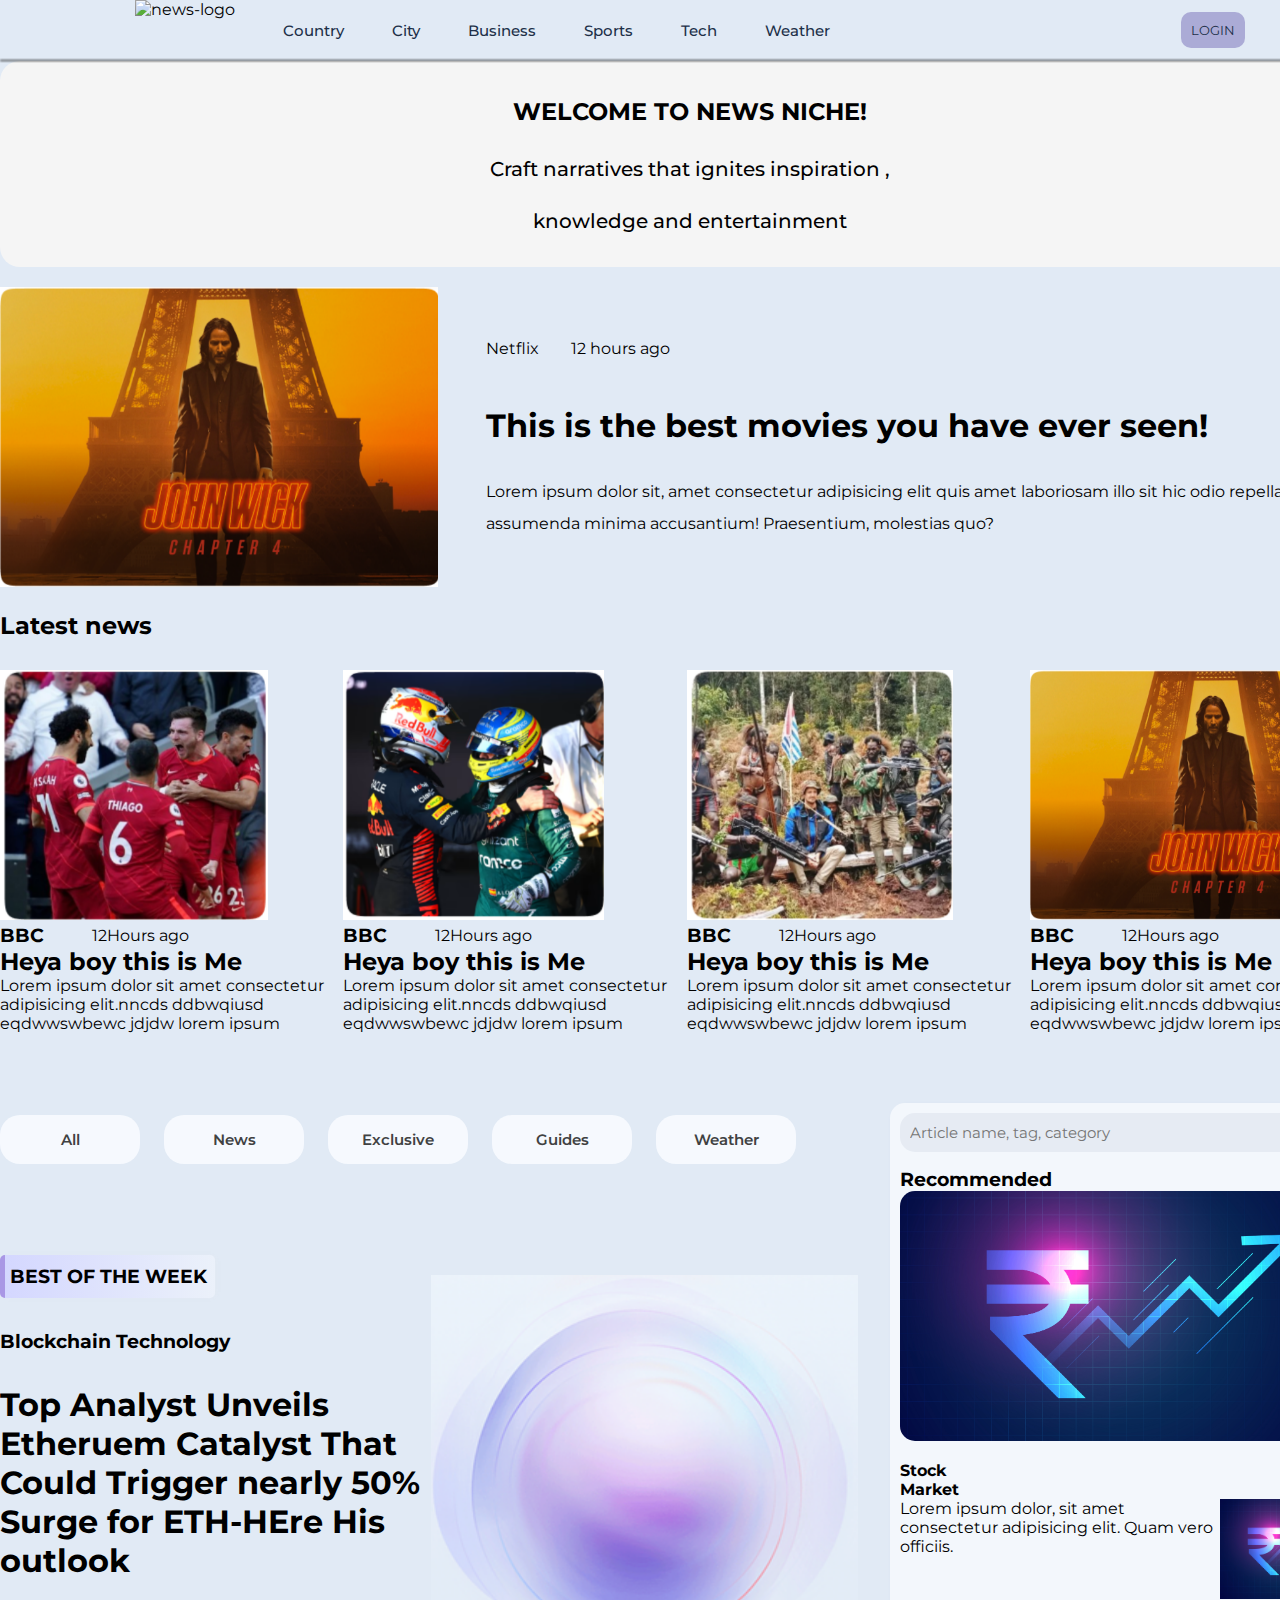
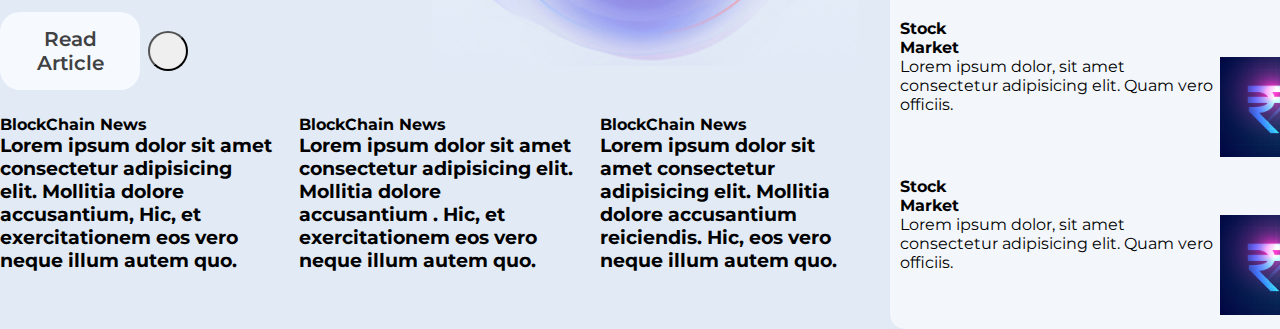
==== index.html @ 4e014d2e "Initial commit" ====
<!DOCTYPE html>
<html lang="en">
<head>
    <meta charset="UTF-8">
    <meta name="viewport" content="width=device-width, initial-scale=1.0">
    <link rel="stylesheet" href="/css/style.css">
    <link rel="stylesheet" href="https://cdnjs.cloudflare.com/ajax/libs/font-awesome/6.5.2/css/all.min.css" integrity="sha512-SnH5WK+bZxgPHs44uWIX+LLJAJ9/2PkPKZ5QiAj6Ta86w+fsb2TkcmfRyVX3pBnMFcV7oQPJkl9QevSCWr3W6A==" crossorigin="anonymous" referrerpolicy="no-referrer" />
    <title> Landing Page </title>
</head>
<body>
  <div class = "whole-container">
    <div id="nav">
        <div class="top-content">
          <img src="https://img.freepik.com/free-vector/gradient-breaking-news-logo-design_23-2151172857.jpg?t=st=1712814335~exp=1712817935~hmac=7207a6339e940bfdc3b27835c6eff2c037b8fa75990f60e38dca6ebf121fde15&w=740" alt="news-logo" class = "news-logo">

          <h4> <a href="#index.html"> Country </a></h4>
          <h4><a href="#about-us"> City  </a> </h4>
          <h4> <a href="#business"> Business </a> </h4>
          <h4><a href="#search"> Sports </a> </h4>
          <h4><a href="covid.html"> Tech </a>
          <h4><a href="weather.html"> Weather </a>
        </div>
    
    
        <div class = "google">
          <div id="google_translate_element" class = "google-box"></div>
          <button class = "login"> <a href="/login.html"> LOGIN </a> </button>
        </div>
      </div>
      <hr>

      <div class = "news-desc">
      <div class="heading-with-desc">
        <h2> WELCOME TO NEWS NICHE! </h2>
        <p> Craft narratives that ignites inspiration <i class="fa-solid fa-pen"></i>, knowledge <i class="fa-regular fa-lightbulb"></i> and entertainment <i class="fa-solid fa-film"></i> </p>
      </div>
    </div>
    
    <div class="top-news">
      <div class="left-image-top">
        <img src="/Images/jon.png" alt="movie-img">
      </div>
      <div class="right-desc-top">
        <div class = "news-name-with-time">
          <p> Netflix</p>
          <p> 12 hours ago </p>
        </div>
        <div class = "news-specific-one">
        <h1> This is the best movies you have ever seen! </h1>
        <p> Lorem ipsum dolor sit, amet consectetur adipisicing elit quis amet laboriosam illo sit hic odio repellat assumenda minima accusantium! Praesentium, molestias quo?</p>
      </div>
      </div>
    </div>
<!-- Latest News -->
   <h2> Latest news </h2> 
    <div class="latest-news-section">
      <div class = "latest-news">
      <div class = "image-news">
        <img src="/Images/football.png" alt="football-image">
      </div>
      <div class = "latest-desc">
        <div class ="time-latest">
          <h3> BBC </h3>
          <p> 12Hours ago </p>
        </div>
        <div class="latest-heading-with-desc">
          <h2> Heya boy this is Me </h2>
          <p> Lorem ipsum dolor sit amet consectetur adipisicing elit.nncds ddbwqiusd eqdwwswbewc jdjdw lorem ipsum </p>
        </div>
      </div>
    </div>
    <!-- 2nd -->

    <div class="latest-news">
      <div class = "image-news">
        <img src="/Images/bike.png" alt="Champ">
      </div>
      <div class = "latest-desc">
        <div class ="time-latest">
          <h3> BBC </h3>
          <p> 12Hours ago </p>
        </div>
        <div class="latest-heading-with-desc">
          <h2> Heya boy this is Me </h2>
          <p> Lorem ipsum dolor sit amet consectetur adipisicing elit.nncds ddbwqiusd eqdwwswbewc jdjdw lorem ipsum </p>
        </div>
      </div>
    </div>
    <!--  3rd -->
    <div class="latest-news">
      <div class = "image-news">
        <img src="/Images/nature.png" alt="">
      </div>
      <div class = "latest-desc">
        <div class ="time-latest">
          <h3> BBC </h3>
          <p> 12Hours ago </p>
        </div>
        <div class="latest-heading-with-desc">
          <h2> Heya boy this is Me </h2>
          <p> Lorem ipsum dolor sit amet consectetur adipisicing elit.nncds ddbwqiusd eqdwwswbewc jdjdw lorem ipsum </p>
        </div>
      </div>
    </div>
    <!-- 4th  -->
    <div class="latest-news">
      <div class = "image-news">
        <img src="/Images/jon.png" alt="">
      </div>
      <div class = "latest-desc">
        <div class ="time-latest">
          <h3> BBC </h3>
          <p> 12Hours ago </p>
        </div>
        <div class="latest-heading-with-desc">
          <h2> Heya boy this is Me </h2>
          <p> Lorem ipsum dolor sit amet consectetur adipisicing elit.nncds ddbwqiusd eqdwwswbewc jdjdw lorem ipsum </p>
        </div>
      </div>
    </div>
  </div>

  <!-- second page -->
  <div class="second-whole-container">

    <div class="second-left-container">
        <div class="second-specific-nav">
            <button> All <i class="fa-solid fa-plus"></i> </button>
            <button> News <i class="fa-solid fa-plus"></i> </button>
            <button> Exclusive <i class="fa-solid fa-plus"></i> </button>
            <button> Guides <i class="fa-solid fa-plus"></i> </button>
            <button> Weather <i class="fa-solid fa-plus"></i> </button>
        </div>
       
        <div class = "second-mid-container">
            <div class = "second-mid-left-container">
                <div class = "highlight-of-the-week"> <h3> BEST OF THE WEEK </h3> </div>
                <h3> Blockchain Technology </h3>
                <h1> Top Analyst Unveils Etheruem Catalyst That Could Trigger nearly 50% Surge for ETH-HEre His outlook </h1>
                <div class="article-button">
                    <div> Read Article </div>
                    <button class = "second-arrow-btn"> <i class="fa-solid fa-arrow-right"></i> </button>
                </div>
            </div>
            <div class="second-mid-right-container">
                <img src="/Images/templateImage.png" alt="Animate">
            </div>
        </div>

        <div class = "second-news-boxes">
            <div class = "first-news-box news-box">
                <h4> BlockChain News</h4>
                <h3> Lorem ipsum dolor sit amet consectetur adipisicing elit. Mollitia dolore accusantium, Hic, et exercitationem eos vero neque illum autem quo.</h3>
            </div>
            <div class = "second-news-box news-box">
                <h4> BlockChain News</h4>
                <h3> Lorem ipsum dolor sit amet consectetur adipisicing elit. Mollitia dolore accusantium . Hic, et exercitationem eos vero neque illum autem quo.</h3>
           
            </div>
            <div class = "third-news-box news-box">
                <h4> BlockChain News</h4>
                <h3> Lorem ipsum dolor sit amet consectetur adipisicing elit. Mollitia dolore accusantium reiciendis. Hic, eos vero neque illum autem quo.</h3>
            </div>
        </div>

    </div>

    <div class = "second-whole-right-container">
    <div class="second-right-container">
        <div class = "second-search-btn">
            <div>  <input type="text" placeholder = "Article name, tag, category" class = "search-input"> </div>
           <div> <i class="fa-solid fa-magnifying-glass"></i></div> 
        </div>
        <div class = "recommended-sec">
            <div class = "recommend-view">
                <h3> Recommended </h3>
                <a href="/"> view all <i class="fa-solid fa-greater-than"></i> </a>
            </div>
            <div class = "second-carousel-specific">
                <img src="/Images/stocs.jpg" alt="stock">

            </div>
        </div>
        <div class = "right-headlines">
            <div class = "sub-headlines first-head">
                <div class = "time-heading">
                    <h4> Stock Market </h4>
                    <h4> 4 hours ago </h4>
                </div>
                <div class = "details">
                    <p>   Lorem ipsum dolor, sit amet consectetur adipisicing elit. Quam vero officiis. </p>                     
                    <div class = "right-image"> <img src="/Images/stocs.jpg" alt=""></div>
                </div>
            </div>
        
            <div class = "sub-headlines second-head">
                <div class = "time-heading">
                    <h4> Stock Market </h4>
                    <h4> 4 hours ago </h4>
                </div>
                <div class = "details">
                    <p>   Lorem ipsum dolor, sit amet consectetur adipisicing elit. Quam vero officiis. </p>                     
                    <div class = "right-image"> <img src="/Images/stocs.jpg" alt=""></div>
                </div>
            </div>
            <div class = "sub-headlines second-head">
            <div class = "time-heading">
                <h4> Stock Market </h4>
                <h4> 4 hours ago </h4>
            </div>
            <div class = "details">
                <p>   Lorem ipsum dolor, sit amet consectetur adipisicing elit. Quam vero officiis. </p>                     
                <div class = "right-image"> <img src="/Images/stocs.jpg" alt=""></div>
            </div>
        </div>
    </div>
</div>
</div>
</div>


    </div>

    <script type="text/javascript" src="//translate.google.com/translate_a/element.js?cb=googleTranslateElementInit"></script>
    <script type="text/javascript">
      function googleTranslateElementInit() {
        new google.translate.TranslateElement({pageLanguage: 'en'}, 'google_translate_element');
      }
      </script>
</body>
</html>
---- css/style.css ----
@import url('https://fonts.googleapis.com/css2?family=Montserrat:ital,wght@0,100..900;1,100..900&display=swap');


* {
    margin: 0;
    padding: 0;
    box-sizing: border-box;
    font-family: "montserrat";
}

body {
    scroll-behavior: smooth;
    background-color: #E1EAF5;
}
 
hr {
    border: none;
    border-top: 1px solid #000;
    width:100%;
    margin: 0 auto;
    filter: blur(1px);
}


a {
    color: #202f48;
}


.whole-container {
    width: 1380px;
    margin: 0 auto;

}

.news-logo {
    height:60px;
    
}


#nav {
    height: 60px;
    display: flex;
    align-items: center;
    justify-content: space-around;
}

#nav h4 {
    font-weight: 500;
    cursor: pointer;
    font-size: 15px;
}

.top-content {
    display: flex;
    gap: 3rem;
    align-items: center;
}

#nav a {
     text-decoration: none;
}

.google {
    display: flex;
    gap: 5rem;
    align-items: center;
}

.login {
    padding:10px;
    border-radius: 10px;
    border:#829cbe;
    color: rgb(255, 255, 255);
    background-color: rgb(171, 171, 214);
    
}

.news-desc {
    width: 1380px;
    margin: 40 auto;
    background-color: #F5F5F5;
    border-top-left-radius: 20px;
    border-top-right-radius: 20px;
    border-bottom-left-radius: 20px;
    border-bottom-right-radius: 20px;
    text-align: center;
    line-height:2.6;
}

.heading-with-desc {
    width: 500px;
    padding: 20px 0;
    margin: 0 auto;
}

.news-desc p {
   font-size: 20px;
   font-weight: 500;
}

.top-news {
    display: flex;
    align-items: center;
    margin: 20px 0;
    gap:3rem;

}

.left-image-top img {
    height: 300px;

}
.right-desc-top {
    display: flex;
    flex-direction: column;
    gap:3rem;
    /* margin-bottom: 40px; */
}

.news-name-with-time {
    display: flex;
    gap: 2rem;
}

.news-specific-one {
    display: flex;
    flex-direction: column;
    gap: 1.9rem;

}

.news-specific-one p{
  font-size: 16px;
  line-height: 2;
}

.latest-news-section {
    display: flex;
    margin-top:30px;
}

.image-news img {
    height:250px;
}

.latest-news{
    width:350px;
}

.time-latest {
    display: flex;
    align-items: center;
    gap:3rem
}

/* second page */


.second-whole-container {
   
    width: 1380px;
    margin: 0 auto;
    display: flex;
    gap: 2rem;
    margin-top: 70px;
}

.second-left-container {
    width: 70%;
}

.second-specific-nav {
    height: 72px;
    display: flex;
    align-items: center;
    gap: 1.5rem;
}

.second-specific-nav button {
    color: #404142;
    background-color: #F6F9FE;
    width:140px;
    text-align:center;
     border-top-left-radius: 20px;
     border-top-right-radius: 20px;
     border-bottom-left-radius: 20px;
     border-bottom-right-radius: 20px;
    padding: 15px;
    font-size: 15px;
    font-weight: 600;
    cursor: pointer;
    border: none;
}

.second-mid-container {
    display: flex;
    justify-content: center;
    align-items: center;
    margin-top: 80px;

}

.highlight-of-the-week {
    border-left: 5px solid #A997E5;
    width:50%;
    font-size: 16px;
    font-weight: bold;
    color: #000; 
    padding: 10px 5px;
    border-radius: 5px;
    background: linear-gradient(to right, #d4d7ff, #EBF1FA);
    box-shadow: 2px 0 5px rgba(238, 238, 238, 0.1);
}

.second-mid-left-container {
    display: flex;
    flex-direction: column;
    gap: 2rem;
}

.mid-right-container img {
    height: 350px;
}

.article-button {
    display: flex;
    align-items: center;
    gap: 0.5rem;
}

.article-button div {
     color: #404142;
    background-color: #F6F9FE;
    width:140px;
    text-align:center;
     border-top-left-radius: 20px;
     border-top-right-radius: 20px;
     border-bottom-left-radius: 20px;
     border-bottom-right-radius: 20px;
    padding: 15px;
    font-size: 20px;
    font-weight: 600;
}

.article-button button {
     text-align:center;
     width: 40px;
     height:40px;
     border-radius: 50%;
     font-size: 25px;
     /* font-weight: 900; */
}

.second-news-boxes {
    display: flex;
    align-items: center;
    gap: 1.6rem;
    margin-top: 25px;

}


.second-whole-right-container {
    width: 40%;
    background-color: #F3F7FC;
    display: flex;
    flex-direction: column;
    gap: 2rem;
    border-top-left-radius: 15px;
    border-top-right-radius: 15px;
    border-bottom-left-radius: 15px;
    border-bottom-right-radius: 15px;
}

.second-right-container {
    display: flex;
    box-shadow: 10px 10px 10px #8899ae;
    flex-direction: column;
    gap: 1rem;
    padding:10px;
}

.right-image img {
    height: 100px;
} 

.second-search-btn {
    display: flex;
    align-items: center;
    background-color: #E6EBF3;
    border-top-left-radius: 15px;
    border-top-right-radius: 15px;
    border-bottom-left-radius: 15px;
    border-bottom-right-radius: 15px;
    justify-content: space-between;
    padding: 10px;

}


.search-input {
    background-color: #E6EBF3;
    font-size: 15px;
    border:none;
}

.search-input:focus{
    border: none;
    outline: none;
}

.recommend-view {
    display:  flex;
    justify-content: space-between;
}

.second-carousel-specific img {
  height: 250px;
  width: 100%;
  object-fit: cover;
  border-top-left-radius: 15px;
  border-top-right-radius: 15px;
  border-bottom-left-radius: 15px;
  border-bottom-right-radius: 15px;
}

.right-headlines {
    display: flex;
    flex-direction: column;
    gap: 1rem;
}

.sub-headlines {
    display: flex;
    align-items: center;
    flex-direction:  column;
}

.time-heading {
    display: flex;
    align-items: center;
    gap: 20rem;

}

.details {
    display: flex;
}
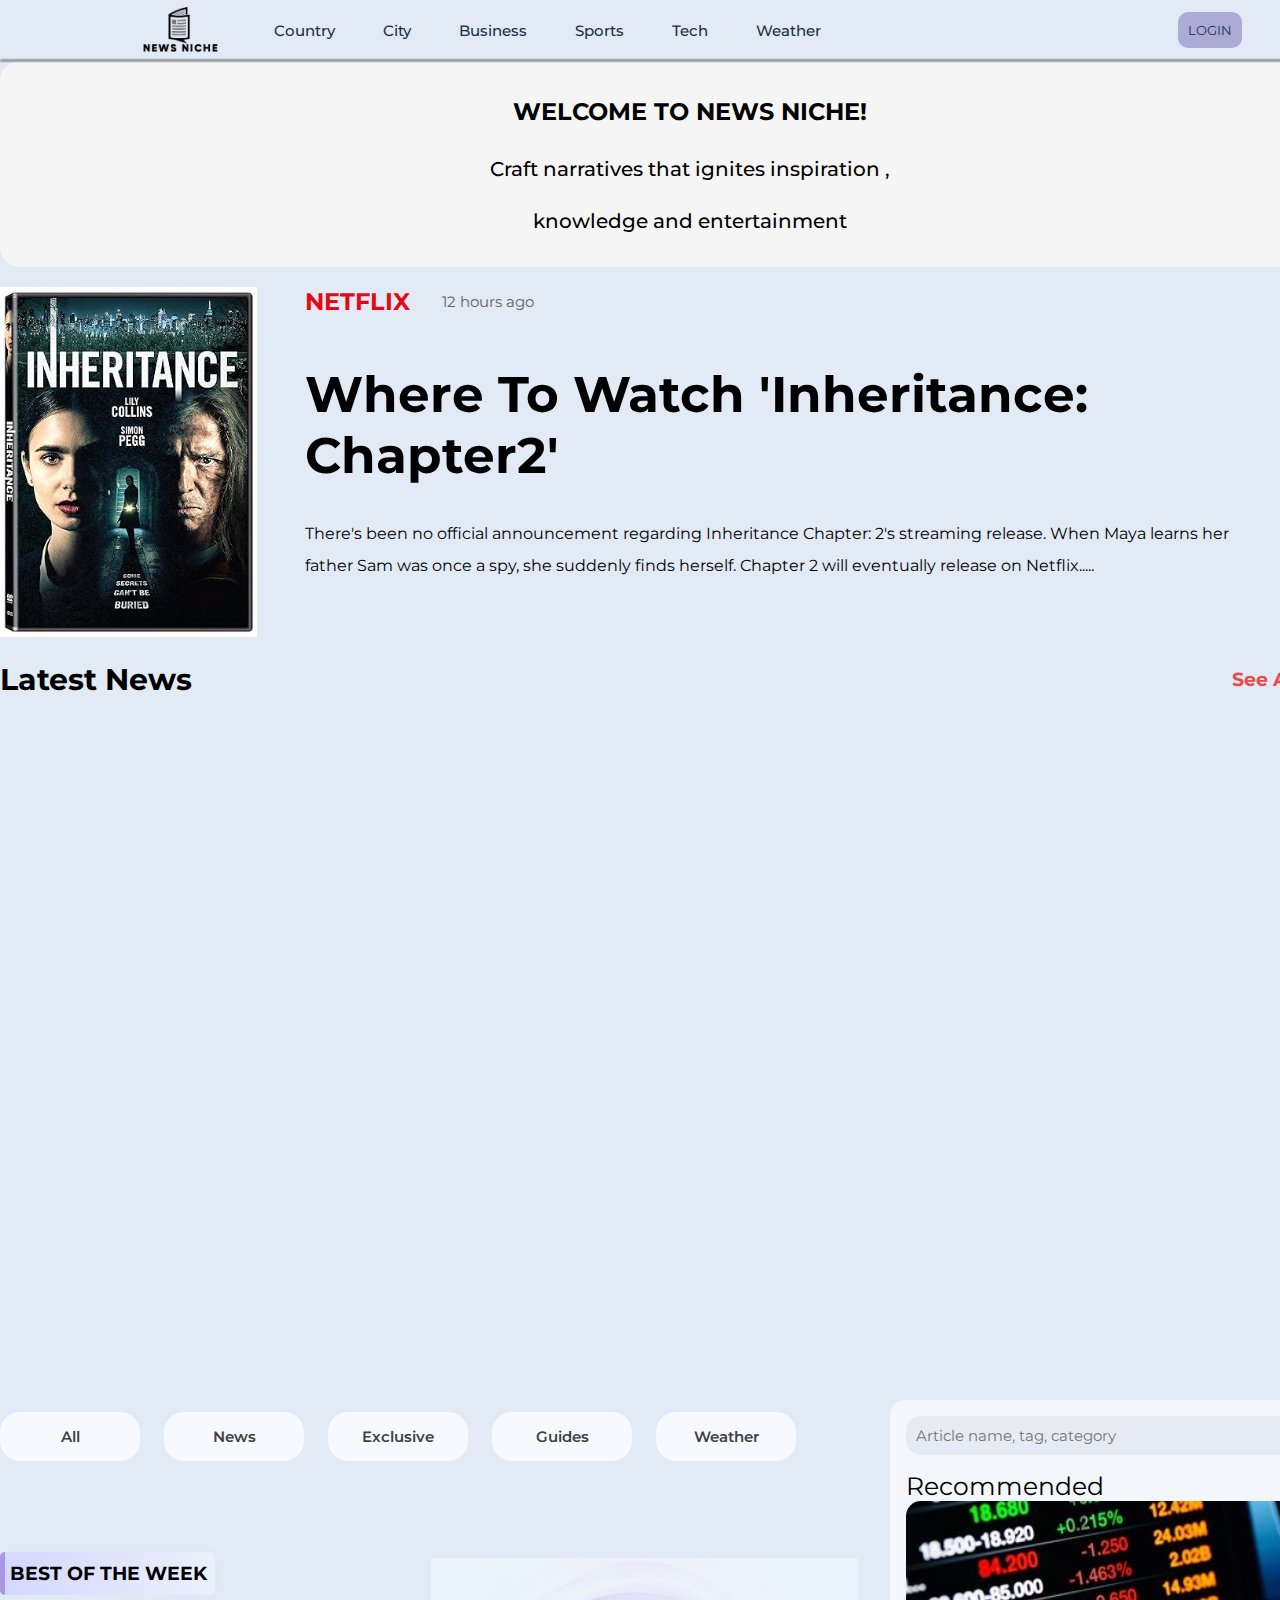
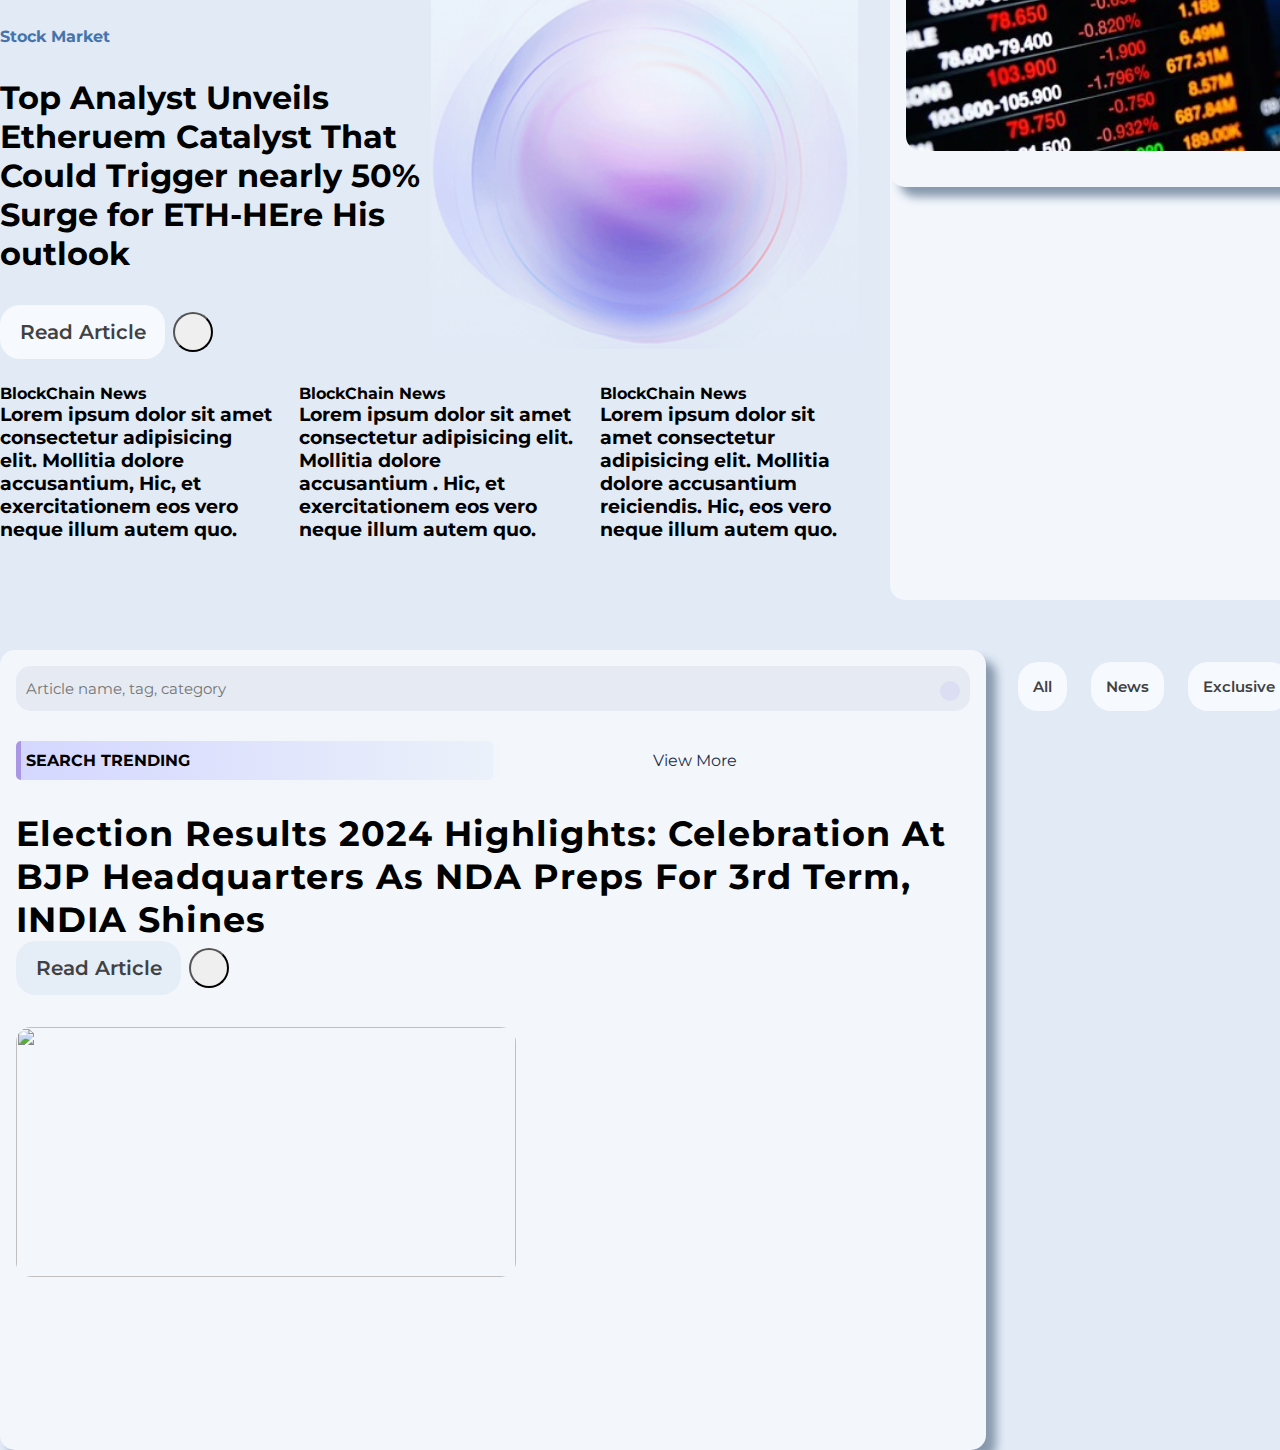
==== commit d9a4084a: "Add Functionalities" ====
--- a/index.html
+++ b/index.html
@@ -8,10 +8,13 @@
     <title> Landing Page </title>
 </head>
 <body>
+
   <div class = "whole-container">
+    <div class = "page1">
+    
     <div id="nav">
         <div class="top-content">
-          <img src="https://img.freepik.com/free-vector/gradient-breaking-news-logo-design_23-2151172857.jpg?t=st=1712814335~exp=1712817935~hmac=7207a6339e940bfdc3b27835c6eff2c037b8fa75990f60e38dca6ebf121fde15&w=740" alt="news-logo" class = "news-logo">
+          <img src="Images/news-logo-final.png" alt="news-logo" class = "news-logo">
 
           <h4> <a href="#index.html"> Country </a></h4>
           <h4><a href="#about-us"> City  </a> </h4>
@@ -37,26 +40,47 @@
     </div>
     
     <div class="top-news">
-      <div class="left-image-top">
-        <img src="/Images/jon.png" alt="movie-img">
-      </div>
+      <div class="left-image-top">    <img src="/Images/Inheritance.jpg" alt = "movie-img">  </div>
+    
       <div class="right-desc-top">
         <div class = "news-name-with-time">
-          <p> Netflix</p>
-          <p> 12 hours ago </p>
+          <h2 style="color:#E50914"> NETFLIX </h2>
+          <p style = "color:rgb(101, 98, 98)"> 12 hours ago </p>
         </div>
         <div class = "news-specific-one">
-        <h1> This is the best movies you have ever seen! </h1>
-        <p> Lorem ipsum dolor sit, amet consectetur adipisicing elit quis amet laboriosam illo sit hic odio repellat assumenda minima accusantium! Praesentium, molestias quo?</p>
+        <h1> Where To Watch 'Inheritance: Chapter2' </h1>
+        <p> There's been no official announcement regarding Inheritance Chapter: 2's streaming release. When Maya learns her father Sam was once a spy, she suddenly finds herself. Chapter 2 will eventually release on Netflix.....</p>
       </div>
       </div>
     </div>
 <!-- Latest News -->
-   <h2> Latest news </h2> 
+<div class = "latest-heading-with-see-all">
+  <h1 class = "latest-news-heading"> Latest News </h1> 
+  <h3 style = "color:#EA494E"> See All <i class="fa-solid fa-arrow-right"> </i> </h3>
+</div>
+  
+
     <div class="latest-news-section">
-      <div class = "latest-news">
+      <!-- <div class = "latest-news">
+      <div class = "latest-image-news">
+        <img src="/Images/football.png" alt="football-image">
+      </div>
+      <div class = "latest-desc">
+        <div class ="time-latest">
+          <h4> BBC </h4>
+          <p> 12Hours ago </p>
+        </div>
+        <div class="latest-heading-with-desc">
+          <h2> Heya boy this is Me </h2>
+          <p> Lorem ipsum dolor sit amet consectetur adipisicing elit.nncds ddbwqiusd eqdwwswbewc jdjdw lorem ipsum </p>
+        </div>
+      </div>
+    </div> -->
+    <!-- 2nd -->
+
+    <!-- <div class="latest-news">
       <div class = "image-news">
-        <img src="/Images/football.png" alt="football-image">
+        <img src="/Images/bike.png" alt="Champ">
       </div>
       <div class = "latest-desc">
         <div class ="time-latest">
@@ -68,12 +92,11 @@
           <p> Lorem ipsum dolor sit amet consectetur adipisicing elit.nncds ddbwqiusd eqdwwswbewc jdjdw lorem ipsum </p>
         </div>
       </div>
-    </div>
-    <!-- 2nd -->
-
-    <div class="latest-news">
+    </div> -->
+    <!--  3rd -->
+    <!-- <div class="latest-news">
       <div class = "image-news">
-        <img src="/Images/bike.png" alt="Champ">
+        <img src="/Images/nature.png" alt="">
       </div>
       <div class = "latest-desc">
         <div class ="time-latest">
@@ -85,11 +108,11 @@
           <p> Lorem ipsum dolor sit amet consectetur adipisicing elit.nncds ddbwqiusd eqdwwswbewc jdjdw lorem ipsum </p>
         </div>
       </div>
-    </div>
-    <!--  3rd -->
-    <div class="latest-news">
+    </div> -->
+    <!-- 4th  -->
+    <!-- <div class="latest-news">
       <div class = "image-news">
-        <img src="/Images/nature.png" alt="">
+        <img src="/Images/jon.png" alt="">
       </div>
       <div class = "latest-desc">
         <div class ="time-latest">
@@ -101,27 +124,12 @@
           <p> Lorem ipsum dolor sit amet consectetur adipisicing elit.nncds ddbwqiusd eqdwwswbewc jdjdw lorem ipsum </p>
         </div>
       </div>
-    </div>
-    <!-- 4th  -->
-    <div class="latest-news">
-      <div class = "image-news">
-        <img src="/Images/jon.png" alt="">
-      </div>
-      <div class = "latest-desc">
-        <div class ="time-latest">
-          <h3> BBC </h3>
-          <p> 12Hours ago </p>
-        </div>
-        <div class="latest-heading-with-desc">
-          <h2> Heya boy this is Me </h2>
-          <p> Lorem ipsum dolor sit amet consectetur adipisicing elit.nncds ddbwqiusd eqdwwswbewc jdjdw lorem ipsum </p>
-        </div>
-      </div>
-    </div>
+    </div> -->
   </div>
-
+</div>
   <!-- second page -->
-  <div class="second-whole-container">
+  
+  <div class = "page2">
 
     <div class="second-left-container">
         <div class="second-specific-nav">
@@ -135,7 +143,7 @@
         <div class = "second-mid-container">
             <div class = "second-mid-left-container">
                 <div class = "highlight-of-the-week"> <h3> BEST OF THE WEEK </h3> </div>
-                <h3> Blockchain Technology </h3>
+                <h4 style="color:#4673ab"> Stock Market </h4>
                 <h1> Top Analyst Unveils Etheruem Catalyst That Could Trigger nearly 50% Surge for ETH-HEre His outlook </h1>
                 <div class="article-button">
                     <div> Read Article </div>
@@ -177,12 +185,24 @@
                 <a href="/"> view all <i class="fa-solid fa-greater-than"></i> </a>
             </div>
             <div class = "second-carousel-specific">
-                <img src="/Images/stocs.jpg" alt="stock">
+                <img src="/Images/stocks.jpg" alt="stock">
 
             </div>
         </div>
         <div class = "right-headlines">
-            <div class = "sub-headlines first-head">
+            <!-- <div class = "sub-headlines">
+                <div class = "time-heading">
+                    <h4> Stock Market </h4>
+                    <p> 4 hours ago </p>
+                </div>
+                <div class = "details">
+                    <p>   Lorem ipsum dolor, sit amet consectetur adipisicing elit. Quam vero officiis. </p>                     
+                    <div class = "right-image"> <img src="/Images/stocs.jpg" alt=""></div>
+                </div>
+            </div>
+            
+        
+            <div class = "sub-headlines">
                 <div class = "time-heading">
                     <h4> Stock Market </h4>
                     <h4> 4 hours ago </h4>
@@ -192,18 +212,7 @@
                     <div class = "right-image"> <img src="/Images/stocs.jpg" alt=""></div>
                 </div>
             </div>
-        
-            <div class = "sub-headlines second-head">
-                <div class = "time-heading">
-                    <h4> Stock Market </h4>
-                    <h4> 4 hours ago </h4>
-                </div>
-                <div class = "details">
-                    <p>   Lorem ipsum dolor, sit amet consectetur adipisicing elit. Quam vero officiis. </p>                     
-                    <div class = "right-image"> <img src="/Images/stocs.jpg" alt=""></div>
-                </div>
-            </div>
-            <div class = "sub-headlines second-head">
+            <div class = "sub-headlines">
             <div class = "time-heading">
                 <h4> Stock Market </h4>
                 <h4> 4 hours ago </h4>
@@ -212,13 +221,88 @@
                 <p>   Lorem ipsum dolor, sit amet consectetur adipisicing elit. Quam vero officiis. </p>                     
                 <div class = "right-image"> <img src="/Images/stocs.jpg" alt=""></div>
             </div>
-        </div>
-    </div>
-</div>
-</div>
-</div>
-
-
+        </div> -->
+    </div>
+</div>
+</div>
+</div>
+
+<div class="page3">
+
+  <div class = "third-whole-container">
+
+      <div class="third-left-container">
+        <div class="third-left-upper-container">
+          <div class = "third-search-btn">
+              <div>  <input type="text" placeholder = "Article name, tag, category" class = "third-search-input"> </div>
+             <div> <button  class =  "third-search-btn-icon"> <i class="fa-solid fa-magnifying-glass"> </i></button> </i> </div> 
+          </div>
+          <div class = "search-now-view-all"> 
+            <h3 class = "search-now-ui"> SEARCH TRENDING </h3>
+            <div class = "view-all"> <a href="/"> View More </a> </div>
+            </div>
+          </div>
+
+          <div class="third-left-mid-container">
+            <h1> Election Results 2024 Highlights: Celebration At BJP Headquarters As NDA Preps For 3rd Term, INDIA Shines </h1>
+
+            <div class="third-article-button">
+              <div> Read Article </div>
+              <button class = "third-arrow-btn"> <i class="fa-solid fa-arrow-right"></i> </button>
+          </div>
+          </div>
+
+          <div class="third-left-bottom-container">
+            <img src="/Images/bjp.jpg" alt="">
+
+          </div>
+          
+  </div>
+
+    <div class = "third-right-container"> 
+
+      <div class="third-specific-nav">
+        <button> All <i class="fa-solid fa-plus"></i> </button>
+        <button> News <i class="fa-solid fa-plus"></i> </button>
+        <button> Exclusive <i class="fa-solid fa-plus"></i> </button>
+        <button> Guides <i class="fa-solid fa-plus"></i> </button>
+        <button> Weather <i class="fa-solid fa-plus"></i> </button>
+    </div> 
+
+      
+<ul class="cards">
+
+  <!-- <li class="cards__item">
+    <div class="card">
+      <div class="card__image card__image--fence"></div>
+      <div class="card__content">
+        <div class="card__title">Flex</div>
+        <p class="card__text">This is the shorthand for flex-grow, flex-shrink and flex-basis combined. The second and third parameters (flex-shrink and flex-basis) are optional. Default is 0 1 auto. </p>
+        <button class="btn btn--block card__btn">Button</button>
+      </div>
+    </div>
+  </li>
+
+  <li class="cards__item">
+    <div class="card">
+      <div class="card__image card__image--river"></div>
+      <div class="card__content">
+        <div class="card__title">Flex Grow</div>
+        <p class="card__text">This defines the ability for a flex item to grow if necessary. It accepts a unitless value that serves as a proportion. It dictates what amount of the available space inside the flex container the item should take up.</p>
+        <button class="btn btn--block card__btn">Button</button>
+      </div>
+    </div>
+  </li> -->
+</ul> 
+    </div>
+  </div>
+
+
+</div>
+
+
+      
+      
     </div>
 
     <script type="text/javascript" src="//translate.google.com/translate_a/element.js?cb=googleTranslateElementInit"></script>
@@ -227,5 +311,9 @@
         new google.translate.TranslateElement({pageLanguage: 'en'}, 'google_translate_element');
       }
       </script>
+
 </body>
+<script src="https://momentjs.com/downloads/moment.js"></script>
+<script src="https://momentjs.com/downloads/moment-with-locales.min.js"></script>
+<script src = "/js/app.js"></script>
 </html>--- a/css/style.css
+++ b/css/style.css
@@ -1,16 +1,21 @@
 @import url('https://fonts.googleapis.com/css2?family=Montserrat:ital,wght@0,100..900;1,100..900&display=swap');
-
+@import url('https://fonts.googleapis.com/css2?family=Noticia+Text:ital,wght@0,400;0,700;1,400;1,700&display=swap');
 
 * {
     margin: 0;
     padding: 0;
     box-sizing: border-box;
-    font-family: "montserrat";
+    text-decoration: none;
+    font-family: "Montserrat";
 }
 
 body {
     scroll-behavior: smooth;
     background-color: #E1EAF5;
+}
+
+.page1 {
+    height:100vh;
 }
  
 hr {
@@ -62,6 +67,22 @@
      text-decoration: none;
 }
 
+/* .goog-te-gadget-simple {
+    display: none !important;
+} */
+/* #google_translate_element .goog-te-gadget {
+    display: none;
+} */
+
+.latest-heading-with-see-all {
+    display: flex;
+    align-items: center;
+    gap: 65rem;
+}
+
+.latest-news-heading {
+    font-size: 30px;
+}
 .google {
     display: flex;
     gap: 5rem;
@@ -102,15 +123,25 @@
 
 .top-news {
     display: flex;
-    align-items: center;
+    align-items:start;
     margin: 20px 0;
     gap:3rem;
 
 }
 
 .left-image-top img {
-    height: 300px;
-
+    height: 350px;
+
+}
+
+.news-name-with-time {
+    display: flex;
+    align-items: center;
+    gap: 2rem;
+}
+
+.right-desc-top p {
+    font-size: 15px;
 }
 .right-desc-top {
     display: flex;
@@ -127,8 +158,13 @@
 .news-specific-one {
     display: flex;
     flex-direction: column;
-    gap: 1.9rem;
-
+    gap: 2rem;
+    width: 90%;
+
+}
+
+.news-specific-one h1 {
+    font-size: 50px;
 }
 
 .news-specific-one p{
@@ -139,32 +175,55 @@
 .latest-news-section {
     display: flex;
     margin-top:30px;
-}
-
-.image-news img {
-    height:250px;
+    gap: 2.5rem;
 }
 
 .latest-news{
-    width:350px;
-}
+    font-family: "Noticia";
+    height:270px;
+    padding: 10px;
+    display: flex;
+    flex-direction: column;
+    gap: 0.3rem
+
+}
+
+
+.latest-image-news img {
+    width: 300px;
+    object-fit: cover;
+    height:270px;
+    border-top-left-radius: 20px;
+    border-top-right-radius: 20px;
+    border-bottom-left-radius: 20px;
+    border-bottom-right-radius: 20px;
+    width:300px;
+}
+
+.latest-heading-with-desc {
+    display: flex;
+    flex-direction: column;
+    gap:0.3rem;
+}
+
 
 .time-latest {
     display: flex;
     align-items: center;
-    gap:3rem
-}
+    gap:5rem;
+}
+
 
 /* second page */
 
 
-.second-whole-container {
-   
+.page2 {
     width: 1380px;
     margin: 0 auto;
     display: flex;
     gap: 2rem;
-    margin-top: 70px;
+    margin-top:500px;
+    /* height:100vh; */
 }
 
 .second-left-container {
@@ -233,7 +292,7 @@
 .article-button div {
      color: #404142;
     background-color: #F6F9FE;
-    width:140px;
+    width:165px;
     text-align:center;
      border-top-left-radius: 20px;
      border-top-right-radius: 20px;
@@ -272,6 +331,7 @@
     border-top-right-radius: 15px;
     border-bottom-left-radius: 15px;
     border-bottom-right-radius: 15px;
+    height: 800px;
 }
 
 .second-right-container {
@@ -279,12 +339,16 @@
     box-shadow: 10px 10px 10px #8899ae;
     flex-direction: column;
     gap: 1rem;
-    padding:10px;
-}
-
-.right-image img {
-    height: 100px;
-} 
+    padding:16px;
+    overflow: hidden;
+
+    border-top-left-radius: 15px;
+    border-top-right-radius: 15px;
+    border-bottom-left-radius: 15px;
+    border-bottom-right-radius: 15px;
+}
+
+
 
 .second-search-btn {
     display: flex;
@@ -314,6 +378,10 @@
 .recommend-view {
     display:  flex;
     justify-content: space-between;
+}
+.recommend-view h3 {
+    font-size: 25px;
+    font-weight: 400;
 }
 
 .second-carousel-specific img {
@@ -330,6 +398,8 @@
     display: flex;
     flex-direction: column;
     gap: 1rem;
+    overflow-y: auto;
+
 }
 
 .sub-headlines {
@@ -341,10 +411,311 @@
 .time-heading {
     display: flex;
     align-items: center;
-    gap: 20rem;
-
+    gap: 12rem;
+    margin: 5px;
+
+}
+
+.time-heading h4 {
+    color: #7697BF;
+}
+.time-heading p {
+    color: #7697BF;
 }
 
 .details {
     display: flex;
-}
+    align-items: center;
+    gap:2rem;
+}
+
+.right-image img {
+    height: 100px;
+    border-top-left-radius: 15px;
+    border-top-right-radius: 15px;
+    border-bottom-left-radius: 15px;
+    border-bottom-right-radius: 15px;
+    
+}
+
+/*  page 3 */
+
+.page3 {
+    width: 1380px;
+    margin: 0 auto;
+    /* height: 100vh; */
+    margin-top: 50px;
+}
+
+.third-whole-container {
+    background-color:#E1EAF5;
+    display: flex;
+    gap: 2rem;
+    height: 800px;
+
+}
+
+.third-specific-nav {
+    height: 72px;
+    display: flex;
+    align-items: center;
+    gap: 1.5rem;
+}
+
+.third-specific-nav button {
+    color: #404142;
+    background-color: #F6F9FE;
+    width:140px;
+    text-align:center;
+     border-top-left-radius: 20px;
+     border-top-right-radius: 20px;
+     border-bottom-left-radius: 20px;
+     border-bottom-right-radius: 20px;
+    padding: 15px;
+    font-size: 15px;
+    font-weight: 600;
+    cursor: pointer;
+    border: none;
+}
+
+.third-left-container {
+    display: flex;
+    background-color: #F3F7FC;
+    box-shadow: 10px 10px 10px #8899ae;
+    flex-direction: column;
+    gap: 2rem;
+    padding:16px;
+    border-top-left-radius: 15px;
+    border-top-right-radius: 15px;
+    border-bottom-left-radius: 15px;
+    border-bottom-right-radius: 15px;
+}
+
+.third-right-container {
+    overflow: auto;
+}
+
+.third-search-btn {
+    display: flex;
+    align-items: center;
+    background-color: #E6EBF3;
+    border-top-left-radius: 15px;
+    border-top-right-radius: 15px;
+    border-bottom-left-radius: 15px;
+    border-bottom-right-radius: 15px;
+    justify-content: space-between;
+    padding: 10px;
+
+}
+
+.third-search-btn-icon {
+    padding:10px;
+    background-color: #DCDEF4;
+    border-top-left-radius: 15px;
+    border-top-right-radius: 15px;
+    border-bottom-left-radius: 15px;
+    border-bottom-right-radius: 15px;
+    border:none;
+    
+   
+}
+
+.search-now-view-all {
+    display: flex;
+    align-items: center;
+    gap:10rem;
+    margin-top: 30px;
+
+}
+
+.search-now-ui {
+    border-left: 5px solid #A997E5;
+    width:50%;
+    font-size: 16px;
+    font-weight: bold;
+    color: #000; 
+    padding: 10px 5px;
+    border-radius: 5px;
+    background: linear-gradient(to right, #d4d7ff, #EBF1FA);
+    box-shadow: 2px 0 5px rgba(238, 238, 238, 0.1);
+}
+
+.third-search-input:focus{
+    border: none;
+    outline: none;
+}
+
+.third-search-input {
+    background-color: #E6EBF3;
+    font-size: 15px;
+    border:none;
+}
+
+.third-article-button {
+    display: flex;
+    align-items: center;
+    gap: 0.5rem;
+}
+
+.third-article-button div {
+     color: #404142;
+    background-color: #E5EDF7;
+    width:165px;
+    text-align:center;
+     border-top-left-radius: 20px;
+     border-top-right-radius: 20px;
+     border-bottom-left-radius: 20px;
+     border-bottom-right-radius: 20px;
+    padding: 15px;
+    font-size: 20px;
+    font-weight: 600;
+}
+
+.third-article-button button {
+     text-align:center;
+     color: black;
+     width: 40px;
+     height:40px;
+     border-radius: 50%;
+     font-size: 25px;
+}
+
+.third-left-mid-container h1 {
+    font-size:35px;
+    letter-spacing: 1px;
+}
+
+.third-left-bottom-container img {
+    height:250px;
+    width:500px;
+    border-top-left-radius: 15px;
+    border-top-right-radius: 15px;
+    border-bottom-left-radius: 15px;
+    border-bottom-right-radius: 15px;
+}
+
+/* Cards  */
+
+
+.btn {
+    background-color: white;
+    border: 1px solid gray;
+    border-radius: 1rem;
+    color: gray;
+    padding: 0.5rem;
+    text-transform: lowercase;
+  }
+  
+  .btn--block {
+    display: block;
+    width: 100%;
+  }
+   
+  .cards {
+    display: flex;
+    flex-wrap: wrap;
+    list-style: none;
+    margin: 0;
+    padding: 0;
+    
+  }
+  
+  .cards__item {
+    display: flex;
+    padding: 1rem;
+    width: 50%;
+    border-top-left-radius: 15px;
+    border-top-right-radius: 15px;
+    border-bottom-left-radius: 15px;
+    border-bottom-right-radius: 15px;
+  }
+  
+  .card {
+    background-color: white;
+    border-radius: 0.25rem;
+    box-shadow: 0 20px 40px -14px rgba(0,0,0,0.25);
+    display: flex;
+    flex-direction: column;
+    overflow: hidden;
+    width: 400px;
+    object-fit: contain;
+  }
+
+  .card__image:hover {
+    filter: contrast(100%);
+  }
+
+  .card__content {
+    display: flex;
+    /* flex: 1 1 auto; */
+    flex-direction: column;
+    padding: 1rem;
+  }
+  
+  .card__image {
+    background-position: center center;
+    background-repeat: no-repeat;
+    background-size: cover;
+    border-top-left-radius: 0.25rem;
+    border-top-right-radius: 0.25rem;
+    filter: contrast(70%);
+    filter: saturate(180%);
+    overflow: hidden;
+    position: relative;
+    transition: filter 0.5s cubic-bezier(.43,.41,.22,.91);;
+    display: block;
+    object-fit: contain;
+      padding-top: 56.25%; 
+
+}
+
+.card-image {
+
+
+}
+
+.card__title {
+    color: blue;
+    font-size: 1.25rem;
+    font-weight: 300;
+    letter-spacing: 2px;
+    text-transform: uppercase;
+}
+  
+.card__text {
+    flex: 1 1 auto;
+    font-size: 0.875rem;
+    line-height: 1.5;
+    margin-bottom: 1.25rem;
+}
+
+
+
+
+
+
+
+/* 
+
+.third-specific-nav {
+    height: 72px;
+    display: flex;
+    align-items: center;
+    gap: 1.5rem;
+}
+
+.third-specific-nav button {
+    color: #404142;
+    background-color: #F6F9FE;
+    width:140px;
+    text-align:center;
+     border-top-left-radius: 20px;
+     border-top-right-radius: 20px;
+     border-bottom-left-radius: 20px;
+     border-bottom-right-radius: 20px;
+    padding: 15px;
+    font-size: 15px;
+    font-weight: 600;
+    cursor: pointer;
+    border: none;
+} */